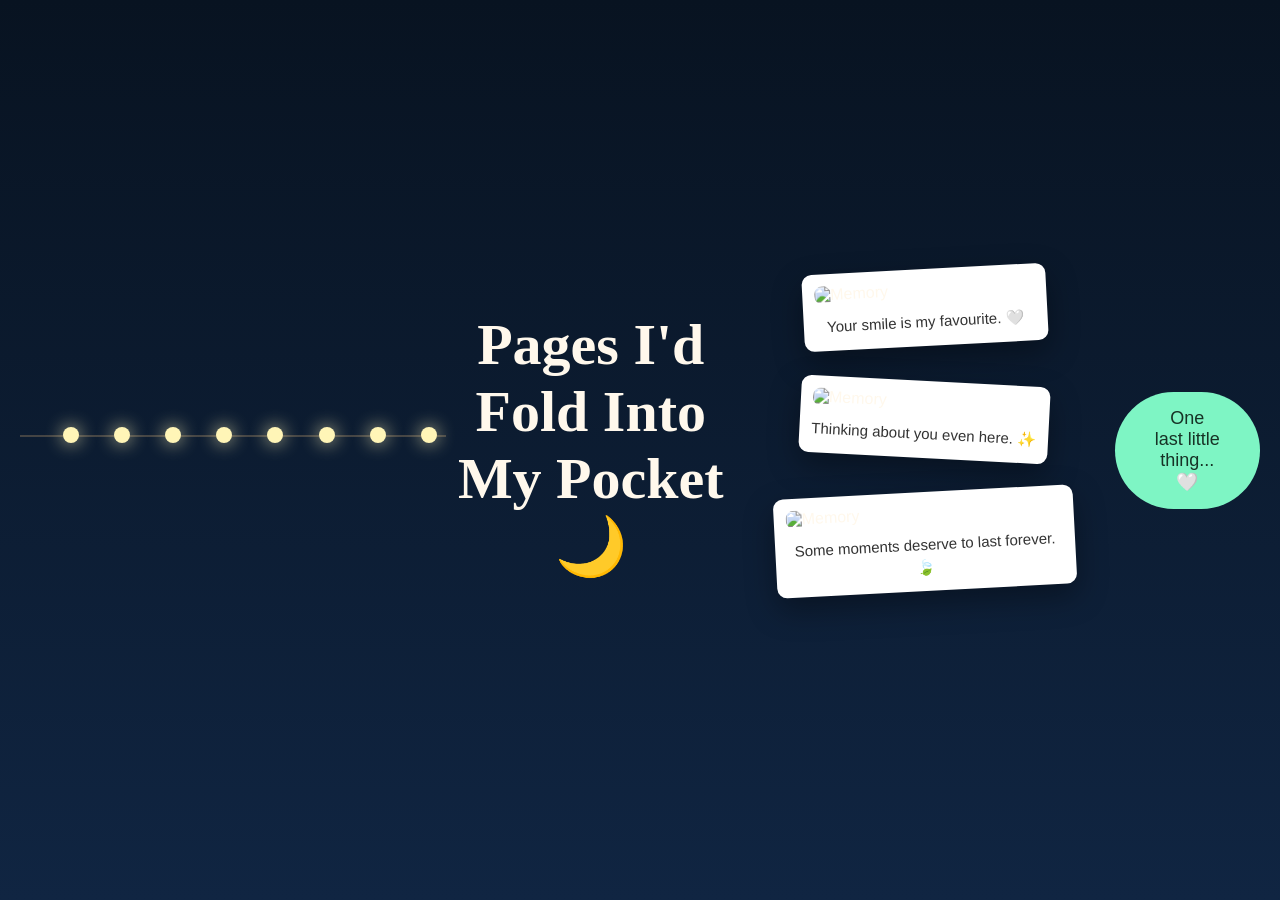
==== page4.html @ 30f660c7 "Project Moonlight 🌙" ====
<!DOCTYPE html>
<html lang="en">
<head>

<meta charset="UTF-8">
<meta name="viewport" content="width=device-width, initial-scale=1.0">

<title>Our Memories 🤍</title>

<link rel="stylesheet" href="style.css">

</head>
<body class="fade-page letter-page">
<div class="fairy-lights">

    <div class="wire"></div>

    <div class="bulb"></div>
    <div class="bulb"></div>
    <div class="bulb"></div>
    <div class="bulb"></div>
    <div class="bulb"></div>
    <div class="bulb"></div>
    <div class="bulb"></div>
    <div class="bulb"></div>

</div>
<h1 class="gallery-title">Pages I'd Fold Into My Pocket 🌙</h1>

<div class="gallery">

    <div class="photo flip-photo"
     data-images="images/j.jpg,images/jj.jpg,images/j7.jpg">

    <img src="images/j1.jpg" alt="Memory">

    <p class="caption">
        Your smile is my favourite. 🤍
    </p>

</div>

    <div class="photo flip-photo"
         data-images="images/c.jpg,images/cc.jpg,images/ccc.jpg">

        <img src="images/c2.jpg" alt="Memory">

        <p class="caption">
            Thinking about you even here. ✨
        </p>

    </div>

    <div class="photo flip-photo"
         data-images="images/jjj.jpg,images/c1.jpg,images/j11.jpg">

        <img src="images/j6.jpg" alt="Memory" onclick="openPhoto(this)">

        <p class="caption">
            Some moments deserve to last forever. 🍃
        </p>

    </div>

</div>

<div id="photoViewer" onclick="closePhoto()">
    <img id="viewerImage">
</div>



<div id="petals"></div>
<button id="notesBtn">
    One last little thing... 🤍
</button>

<script src="gallery.js"></script>

</body>
</html>
---- style.css ----
/* ===== RESET ===== */

*{
    margin:0;
    padding:0;
    box-sizing:border-box;
}

body{
    font-family:'Poppins',sans-serif;
    background:#050505;
    color:#FFF8EC;
    overflow:hidden;
}

/* ===== STARS ===== */

#stars{
    position:fixed;
    top:0;
    left:0;
    width:100%;
    height:100%;
    pointer-events:none;
    overflow:hidden;
}

.star{
    position:absolute;
    width:2px;
    height:2px;
    background:#FFF8EC;
    border-radius:50%;
    animation:twinkle 3s infinite;
}

@keyframes twinkle{

    0%{
        opacity:.2;
        transform:scale(1);
    }

    50%{
        opacity:1;
        transform:scale(2);
    }

    100%{
        opacity:.2;
        transform:scale(1);
    }

}

/* ===== MUSIC PAGE ===== */

.music-message{

    min-height:100vh;

    display:flex;
    flex-direction:column;
    justify-content:center;
    align-items:center;

    text-align:center;

    padding:30px;

}

.music-title{

    font-size:30px;
    margin-bottom:20px;

}

.small-text{

    max-width:430px;

    line-height:1.8;

    margin:8px 0;

}

#spotifyBtn{

    margin-top:30px;

    padding:15px 40px;

    border:none;

    border-radius:999px;

    background:#7EF5C4;

    color:#173326;

    cursor:pointer;

    font-size:17px;

    transition:.3s;

}

#spotifyBtn:hover{

    transform:scale(1.05);

}

#projectName{

    position:fixed;

    left:0;
    bottom:18px;

    width:100%;

    text-align:center;

    font-size:12px;

    letter-spacing:4px;

    color:rgba(255,248,236,.35);

}
/* ===== PAGE FADE ===== */

.fade-page{
    animation:fadeUp .8s ease;
}

@keyframes fadeUp{

    from{
        opacity:0;
        transform:translateY(20px);
    }

    to{
        opacity:1;
        transform:translateY(0);
    }

}

/* ===== LETTER PAGE ===== */

.letter-page{

    min-height:100vh;

    display:flex;
    justify-content:center;
    align-items:center;

    background:linear-gradient(#081321,#102542);

    overflow-y:auto;

    padding:40px 20px;

}

.letter{

    width:700px;
    max-width:90%;

    background:#FFF9F2;

    padding:35px;

    border-radius:25px;

    text-align:center;

    color:#2F2F2F;

    box-shadow:0 20px 45px rgba(0,0,0,.35);

    margin:auto;

}

.letter h1{

    font-family:'Great Vibes',cursive;

    color:#2E8B57;

    font-size:60px;

    margin-bottom:25px;

}

.letter p{

    white-space:pre-line;

    line-height:1.7;

    font-size:18px;

}

button{

    margin-top:35px;

    padding:16px 40px;

    border:none;

    border-radius:999px;

    background:#7EF5C4;

    color:#173326;

    cursor:pointer;

    font-size:18px;

    transition:.3s;

}

button:hover{

    transform:scale(1.05);

}
/* ===== ENVELOPE PAGE ===== */

.envelope{

    width:300px;
    height:200px;

    background:#FFF8EC;

    border-radius:12px;

    position:relative;

    cursor:pointer;

    display:flex;
    flex-direction:column;
    justify-content:center;
    align-items:center;

    box-shadow:0 20px 40px rgba(0,0,0,.35);

    transition:.4s;

}

.envelope:hover{

    transform:scale(1.04);

}

.flap{

    position:absolute;

    top:0;
    left:0;

    width:100%;
    height:100px;

    background:#F5E7D8;

    clip-path:polygon(0 0,100% 0,50% 100%);

    transition:1s;

}

.paper{

    position:absolute;

    width:220px;
    height:140px;

    background:#FFFDF8;

    top:40px;

    border-radius:8px;

    z-index:-1;

    transition:1s;

    box-shadow:0 8px 20px rgba(0,0,0,.15);

}

.envelope p{

    margin-top:45px;

    font-size:30px;

    color:#2E8B57;

    font-family:'Great Vibes',cursive;

}

.envelope span{

    margin-top:18px;

    font-size:15px;

    opacity:.75;

}

.open .flap{

    transform:rotateX(180deg);

    transform-origin:top;

}

.open .paper{

    transform:translateY(-130px);

}
#galleryBtn{

    opacity:0;

    display:block;

    margin:25px auto 0;

    transition:opacity 1s ease;

}
/* ===== GALLERY PAGE ===== */

.gallery-title{

    font-family:'Great Vibes',cursive;

    font-size:58px;

    text-align:center;

    color:#FFF8EC;

    margin:30px 0 40px;

}

.gallery{

    display:flex;

    justify-content:center;

    align-items:flex-start;

    flex-wrap:wrap;

    gap:35px;

    padding:20px 40px 60px;

}

.photo{

    background:white;

    padding:12px;

    border-radius:10px;

    box-shadow:0 12px 30px rgba(0,0,0,.35);

    cursor:pointer;

    transition:.35s;

    transform:rotate(-3deg);

}

.photo:nth-child(even){

    transform:rotate(3deg);

}

.photo:hover{

    transform:rotate(0deg) scale(1.05);

}

.photo img{

    width:220px;

    display:block;

    border-radius:8px;

    transition:opacity .4s ease;

    cursor:pointer;

}

.caption{

    margin-top:12px;

    color:#333;

    font-size:15px;

    text-align:center;

    line-height:1.5;

}
/* ===== FAIRY LIGHTS ===== */

.fairy-lights{

    position:relative;

    width:100%;

    height:70px;

}

.wire{

    position:absolute;

    top:20px;

    width:100%;

    height:2px;

    background:#444;

}

.bulb{

    position:absolute;

    top:12px;

    width:16px;

    height:16px;

    border-radius:50%;

    background:#FFF5B7;

    box-shadow:0 0 18px rgba(255,245,183,.85);

    animation:glow 2s infinite alternate;

}

.bulb:nth-child(2){left:10%;}
.bulb:nth-child(3){left:22%;}
.bulb:nth-child(4){left:34%;}
.bulb:nth-child(5){left:46%;}
.bulb:nth-child(6){left:58%;}
.bulb:nth-child(7){left:70%;}
.bulb:nth-child(8){left:82%;}
.bulb:nth-child(9){left:94%;}

@keyframes glow{

    from{

        opacity:.45;

    }

    to{

        opacity:1;

    }

}
/* ===== PHOTO VIEWER ===== */

#photoViewer{

    position:fixed;
    top:0;
    left:0;

    width:100%;
    height:100%;

    display:none;

    justify-content:center;
    align-items:center;

    background:rgba(0,0,0,.85);

    z-index:9999;

}

#viewerImage{

    max-width:85%;
    max-height:85%;
    border-radius:18px;
    cursor:zoom-out;

}
#notesBtn{

    display:block;

    margin:50px auto;

}
.ending-page{

    min-height:100vh;
    display:flex;
    justify-content:center;
    align-items:center;
    overflow:hidden;

}

.notes-container{

    display:flex;
    flex-direction:column;
    gap:18px;
    width:700px;
    max-width:90%;

}

.note{

    background:rgba(255,255,255,.08);

    border:1px solid rgba(255,255,255,.12);

    border-radius:18px;

    padding:18px 22px;

    backdrop-filter:blur(8px);

    color:#FFF8EC;

    opacity:0;

    transform:translateY(20px);

    animation:fadeNote .8s forwards;

}

.note:nth-child(1){animation-delay:.5s;}
.note:nth-child(2){animation-delay:1.5s;}
.note:nth-child(3){animation-delay:2.5s;}
.note:nth-child(4){animation-delay:3.5s;}
.note:nth-child(5){animation-delay:4.5s;}
.note:nth-child(6){animation-delay:5.5s;}

.final-line{

    text-align:center;

    margin-top:55px;

    font-size:22px;

    color:#FFF8EC;

    font-style:italic;

    letter-spacing:2px;

    opacity:0;

    animation:
        fadeNote 1s forwards,
        moonGlow 3s ease-in-out infinite;

    animation-delay:7s,8s;

}

@keyframes fadeNote{

    from{

        opacity:0;
        transform:translateY(20px);

    }

    to{

        opacity:1;
        transform:translateY(0);

    }

}
@keyframes moonGlow{

    0%{

        text-shadow:0 0 6px rgba(255,248,236,.2);

    }

    50%{

        text-shadow:
        0 0 12px rgba(255,248,236,.6),
        0 0 22px rgba(255,248,236,.3);

    }

    100%{

        text-shadow:0 0 6px rgba(255,248,236,.2);

    }

}
#petals{

    position:fixed;

    top:0;
    left:0;

    width:100%;
    height:100%;

    pointer-events:none;

    overflow:hidden;

}

.petal{

    position:absolute;

    top:-50px;

    font-size:22px;

    animation:petalFall linear forwards;

}

@keyframes petalFall{

    from{

        transform:translateY(0) rotate(0deg);

    }

    to{

        transform:translateY(110vh) rotate(360deg);

    }

}
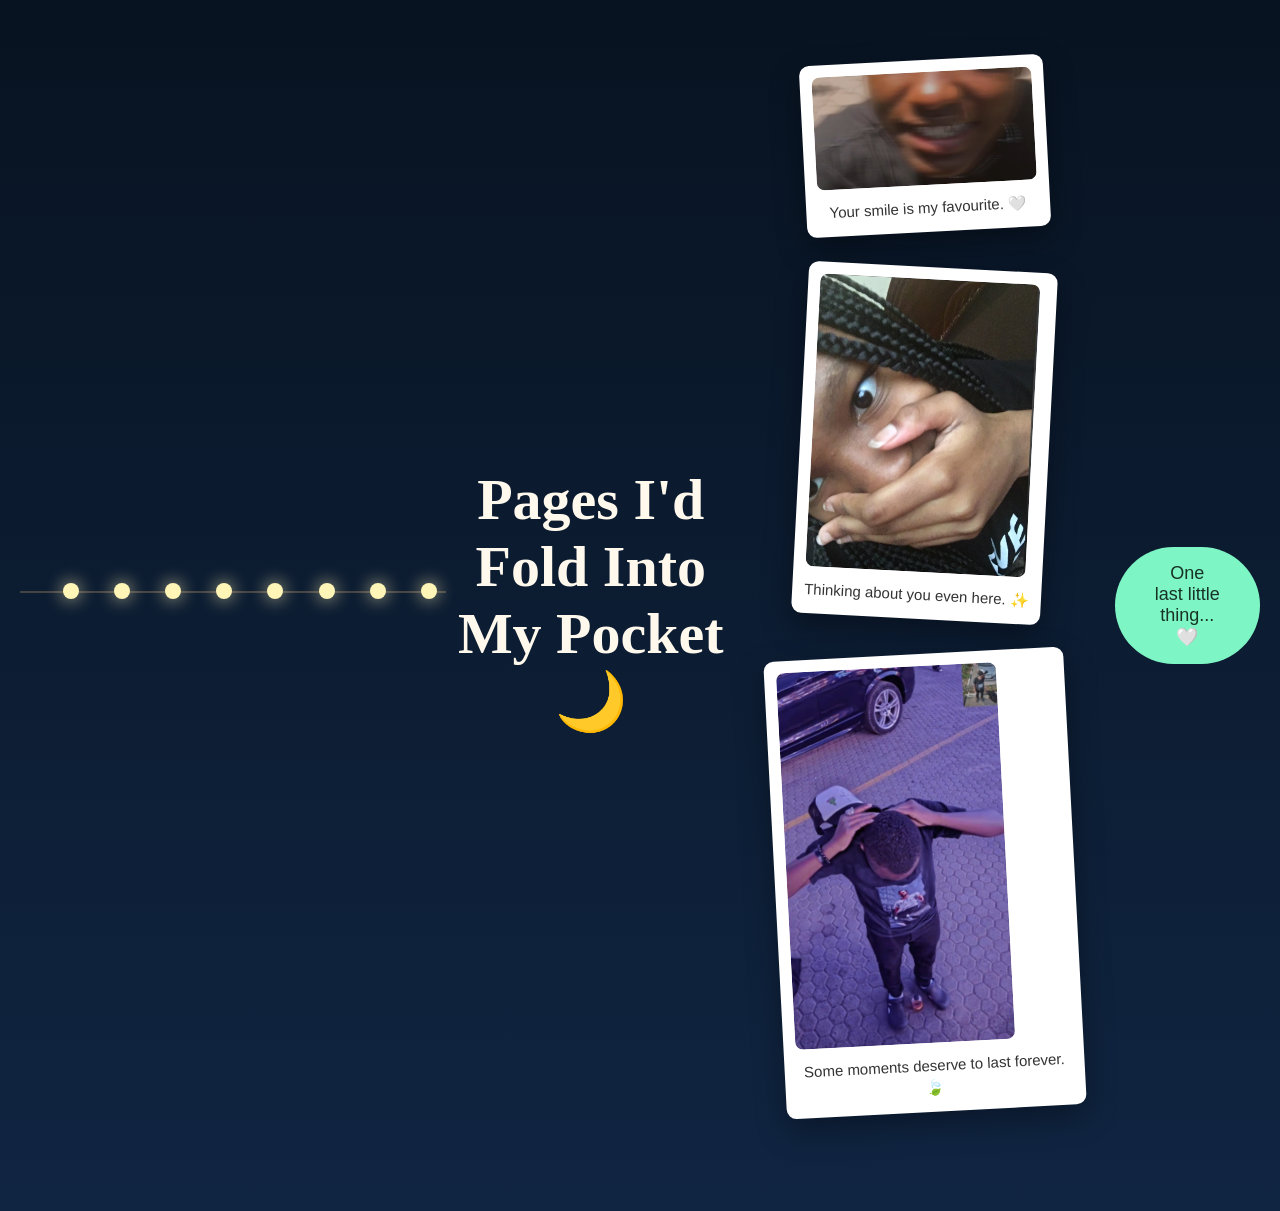
==== commit 563ac63a: "Update page4.html" ====
--- a/page4.html
+++ b/page4.html
@@ -30,9 +30,9 @@
 <div class="gallery">
 
     <div class="photo flip-photo"
-     data-images="images/j.jpg,images/jj.jpg,images/j7.jpg">
+     data-images="j.jpg,jj.jpg,j7.jpg">
 
-    <img src="images/j1.jpg" alt="Memory">
+    <img src="j1.jpg" alt="Memory">
 
     <p class="caption">
         Your smile is my favourite. 🤍
@@ -41,9 +41,9 @@
 </div>
 
     <div class="photo flip-photo"
-         data-images="images/c.jpg,images/cc.jpg,images/ccc.jpg">
+         data-images="c.jpg,cc.jpg,ccc.jpg">
 
-        <img src="images/c2.jpg" alt="Memory">
+        <img src="c2.jpg" alt="Memory">
 
         <p class="caption">
             Thinking about you even here. ✨
@@ -52,9 +52,9 @@
     </div>
 
     <div class="photo flip-photo"
-         data-images="images/jjj.jpg,images/c1.jpg,images/j11.jpg">
+         data-images="jjj.jpg,c1.jpg,j11.jpg">
 
-        <img src="images/j6.jpg" alt="Memory" onclick="openPhoto(this)">
+        <img src="j6.jpg" alt="Memory" onclick="openPhoto(this)">
 
         <p class="caption">
             Some moments deserve to last forever. 🍃
@@ -78,4 +78,4 @@
 <script src="gallery.js"></script>
 
 </body>
-</html>+</html>
